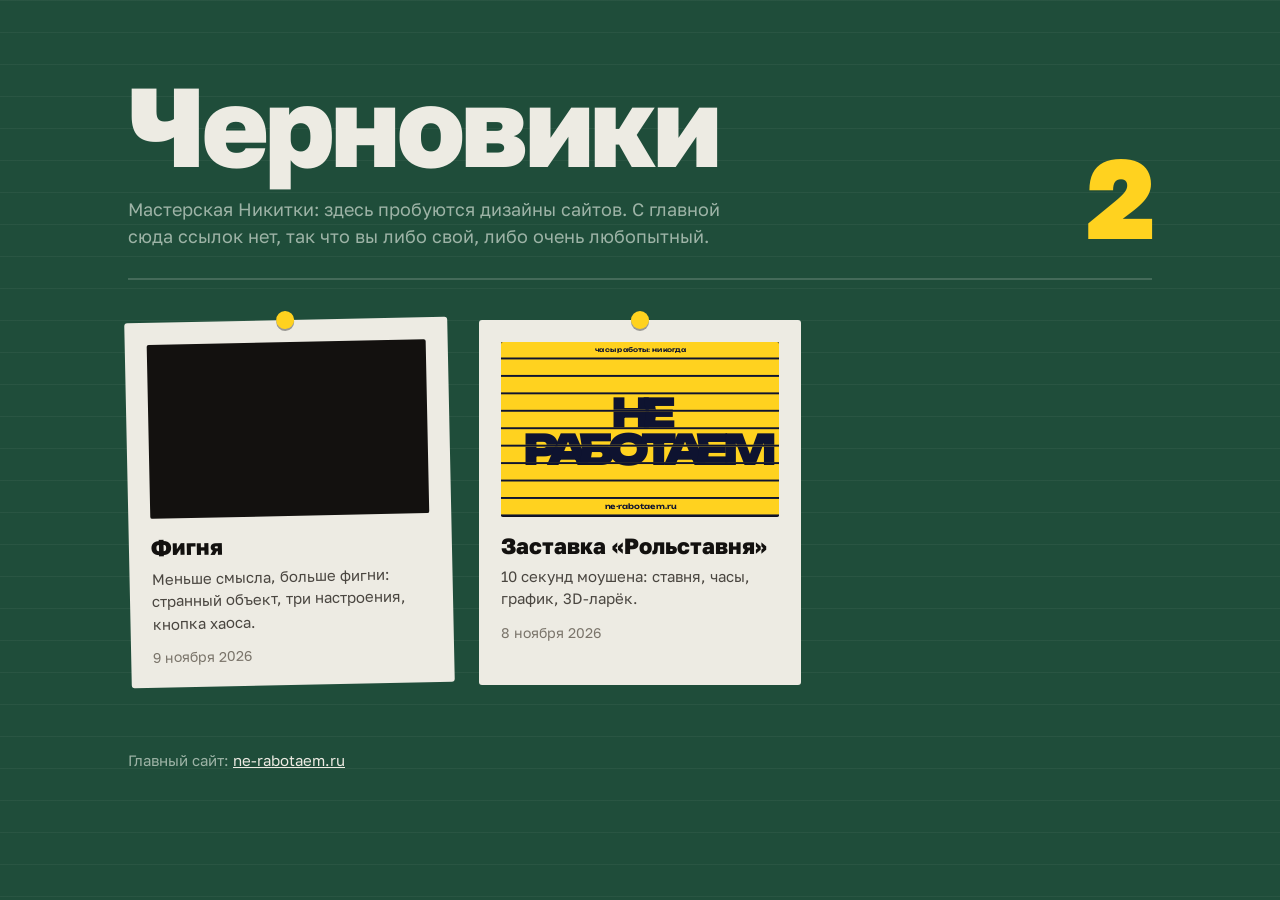
==== lab-upload/lab/index.html @ 56ff10c3 "Add files via upload" ====
<!DOCTYPE html>
<html lang="ru">
<head>
<meta charset="utf-8">
<meta name="viewport" content="width=device-width, initial-scale=1">
<meta name="robots" content="noindex, nofollow">
<title>Черновики</title>
<link rel="preconnect" href="https://fonts.googleapis.com">
<link rel="preconnect" href="https://fonts.gstatic.com" crossorigin>
<link href="https://fonts.googleapis.com/css2?family=Golos+Text:wght@400;600;800&display=swap" rel="stylesheet">
<style>
  :root {
    --ink: #13110F;
    --board: #1F4D3A;      /* зелёная доска мастерской */
    --chalk: #EDEBE3;
    --dim: #9DB3A6;
    --pin: #FFD21F;        /* жёлтый сайта */
  }
  * { box-sizing: border-box; }
  html { background: var(--board); }
  body {
    margin: 0; min-height: 100vh; color: var(--chalk);
    font-family: "Golos Text", system-ui, sans-serif; font-size: 18px; line-height: 1.5;
    background:
      linear-gradient(rgba(237,235,227,.05) 1px, transparent 1px) 0 0 / 100% 32px,
      var(--board);
  }
  main { max-width: 1080px; margin: 0 auto; padding: 72px 28px 96px; }
  header { display: grid; grid-template-columns: 1fr auto; gap: 24px; align-items: end; padding-bottom: 28px; border-bottom: 2px solid rgba(237,235,227,.18); }
  h1 { margin: 0; font-weight: 800; font-size: clamp(48px, 9vw, 112px); line-height: .95; letter-spacing: -.03em; }
  .lead { margin: 18px 0 0; max-width: 34em; color: var(--dim); }
  .count { font-weight: 800; font-size: clamp(48px, 9vw, 112px); line-height: .95; color: var(--pin); letter-spacing: -.03em; }
  .grid { list-style: none; margin: 40px 0 0; padding: 0; display: grid; grid-template-columns: repeat(auto-fill, minmax(300px, 1fr)); gap: 28px; }
  .card { position: relative; }
  .card a {
    display: block; height: 100%; padding: 22px 22px 20px; color: var(--ink); text-decoration: none;
    background: var(--chalk); border-radius: 3px;
    transform: rotate(var(--r, 0deg)); transition: transform .25s cubic-bezier(.2,.7,.2,1);
  }
  .card a::before { content: ""; position: absolute; top: -9px; left: 50%; width: 18px; height: 18px; margin-left: -9px; border-radius: 50%; background: var(--pin); box-shadow: 0 2px 0 rgba(0,0,0,.35); }
  .card a:hover, .card a:focus-visible { transform: rotate(0deg) translateY(-4px); }
  .card a:focus-visible { outline: 3px solid var(--pin); outline-offset: 4px; }
  .thumb { aspect-ratio: 16 / 10; border-radius: 2px; margin-bottom: 16px; overflow: hidden; background: var(--ink); }
  .thumb iframe { width: 1440px; height: 900px; border: 0; transform-origin: 0 0; pointer-events: none; }
  .card h2 { margin: 0; font-size: 22px; font-weight: 800; line-height: 1.2; }
  .card p { margin: 6px 0 0; font-size: 15px; color: #4A4640; }
  .card time { display: block; margin-top: 12px; font-size: 14px; color: #7A746A; }
  .empty { margin-top: 40px; padding: 40px; border: 2px dashed rgba(237,235,227,.3); border-radius: 3px; color: var(--dim); }
  footer { margin-top: 64px; color: var(--dim); font-size: 15px; }
  footer a { color: var(--chalk); }
  @media (prefers-reduced-motion: reduce) { .card a { transition: none; } }
</style>
</head>
<body>
<main>
  <header>
    <div>
      <h1>Черновики</h1>
      <p class="lead">Мастерская Никитки: здесь пробуются дизайны сайтов. С главной сюда ссылок нет, так что вы либо свой, либо очень любопытный.</p>
    </div>
    <div class="count" id="count" aria-label="Число черновиков">0</div>
  </header>

  <ul class="grid" id="grid"></ul>
  <p class="empty" id="empty" hidden>Пока пусто. Первый черновик появится здесь.</p>

  <footer>Главный сайт: <a href="/">ne-rabotaem.ru</a></footer>
</main>

<script>
/*
  Список черновиков. Каждый черновик лежит в своей папке: /lab/<slug>/index.html
  Чтобы добавить новый: создать папку с index.html и дописать строку сюда.
  Поле url — если черновик лежит не в /lab/ (например, заставка).
*/
var DESIGNS = [
  { slug: "figunya", title: "Фигня", note: "Меньше смысла, больше фигни: странный объект, три настроения, кнопка хаоса.", date: "2026-11-09" },
  { slug: "intro", url: "/intro.html", title: "Заставка «Рольставня»", note: "10 секунд моушена: ставня, часы, график, 3D-ларёк.", date: "2026-11-08" }
];

var grid = document.getElementById("grid");
var MONTHS = ["января", "февраля", "марта", "апреля", "мая", "июня", "июля", "августа", "сентября", "октября", "ноября", "декабря"];
function fmt(d) { var p = d.split("-"); return +p[2] + " " + MONTHS[+p[1] - 1] + " " + p[0]; }

DESIGNS.slice().sort(function (a, b) { return a.date < b.date ? 1 : -1; }).forEach(function (d, i) {
  var href = d.url || ("./" + d.slug + "/");
  var li = document.createElement("li"); li.className = "card";
  li.innerHTML =
    '<a href="' + href + '" style="--r:' + ((i % 3) - 1) * 1.2 + 'deg">' +
      '<div class="thumb"><iframe loading="lazy" tabindex="-1" aria-hidden="true" src="' + href + (href.indexOf("intro") >= 0 ? "?render&t=9.45" : "") + '"></iframe></div>' +
      '<h2></h2><p></p><time datetime="' + d.date + '">' + fmt(d.date) + '</time></a>';
  li.querySelector("h2").textContent = d.title;
  li.querySelector("p").textContent = d.note || "";
  grid.appendChild(li);
});
document.getElementById("count").textContent = DESIGNS.length;
document.getElementById("empty").hidden = DESIGNS.length > 0;

// Миниатюры: живая страница, уменьшенная под карточку
function sizeThumbs() {
  document.querySelectorAll(".thumb").forEach(function (t) {
    var f = t.querySelector("iframe"); f.style.transform = "scale(" + t.clientWidth / 1440 + ")";
  });
}
addEventListener("resize", sizeThumbs); sizeThumbs();
</script>
</body>
</html>
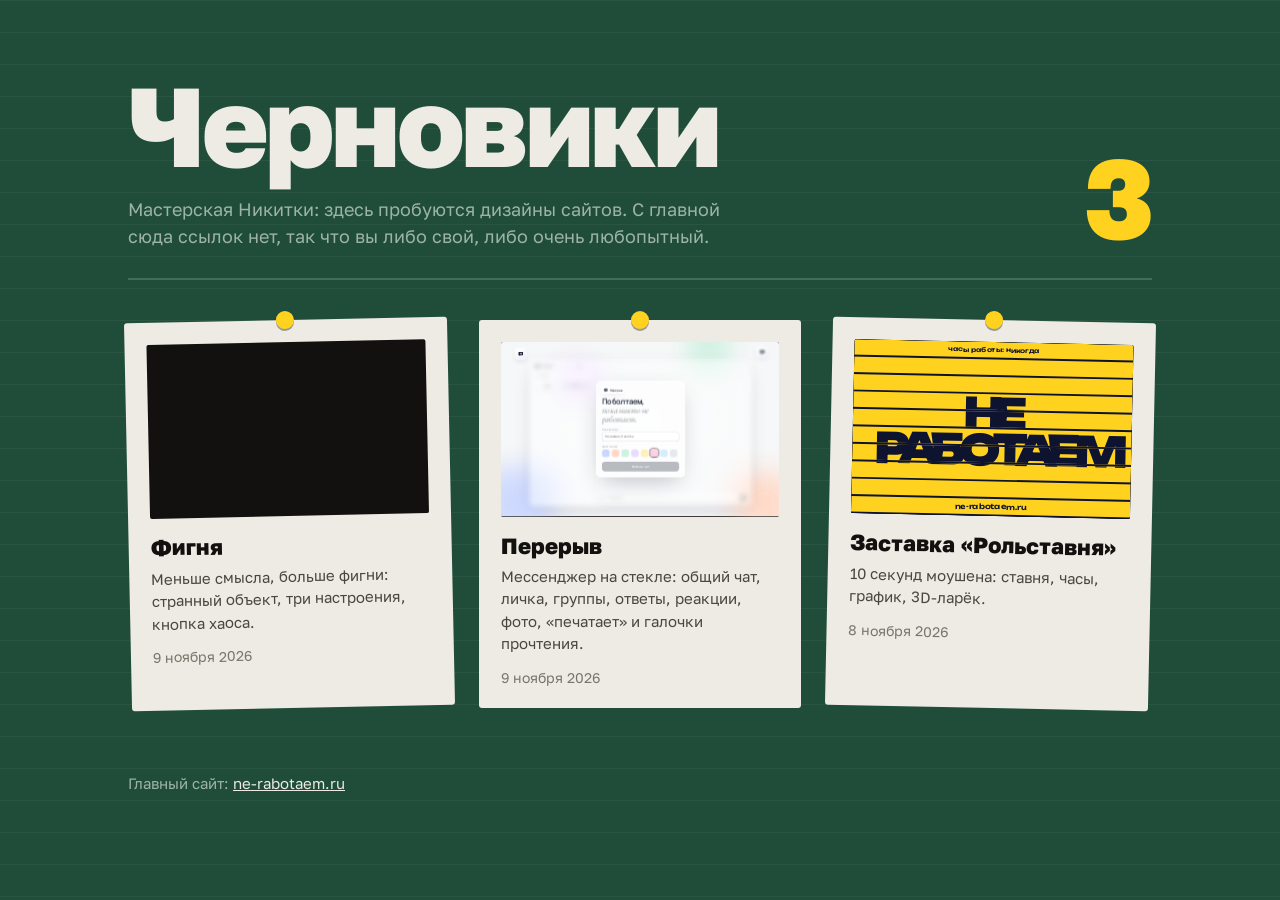
==== commit 99676a92: "Add files via upload" ====
--- a/lab-upload/lab/index.html
+++ b/lab-upload/lab/index.html
@@ -74,6 +74,7 @@
   Поле url — если черновик лежит не в /lab/ (например, заставка).
 */
 var DESIGNS = [
+  { slug: "chat", title: "Перерыв", note: "Мессенджер на стекле: общий чат, личка, группы, ответы, реакции, фото, «печатает» и галочки прочтения.", date: "2026-11-09" },
   { slug: "figunya", title: "Фигня", note: "Меньше смысла, больше фигни: странный объект, три настроения, кнопка хаоса.", date: "2026-11-09" },
   { slug: "intro", url: "/intro.html", title: "Заставка «Рольставня»", note: "10 секунд моушена: ставня, часы, график, 3D-ларёк.", date: "2026-11-08" }
 ];
